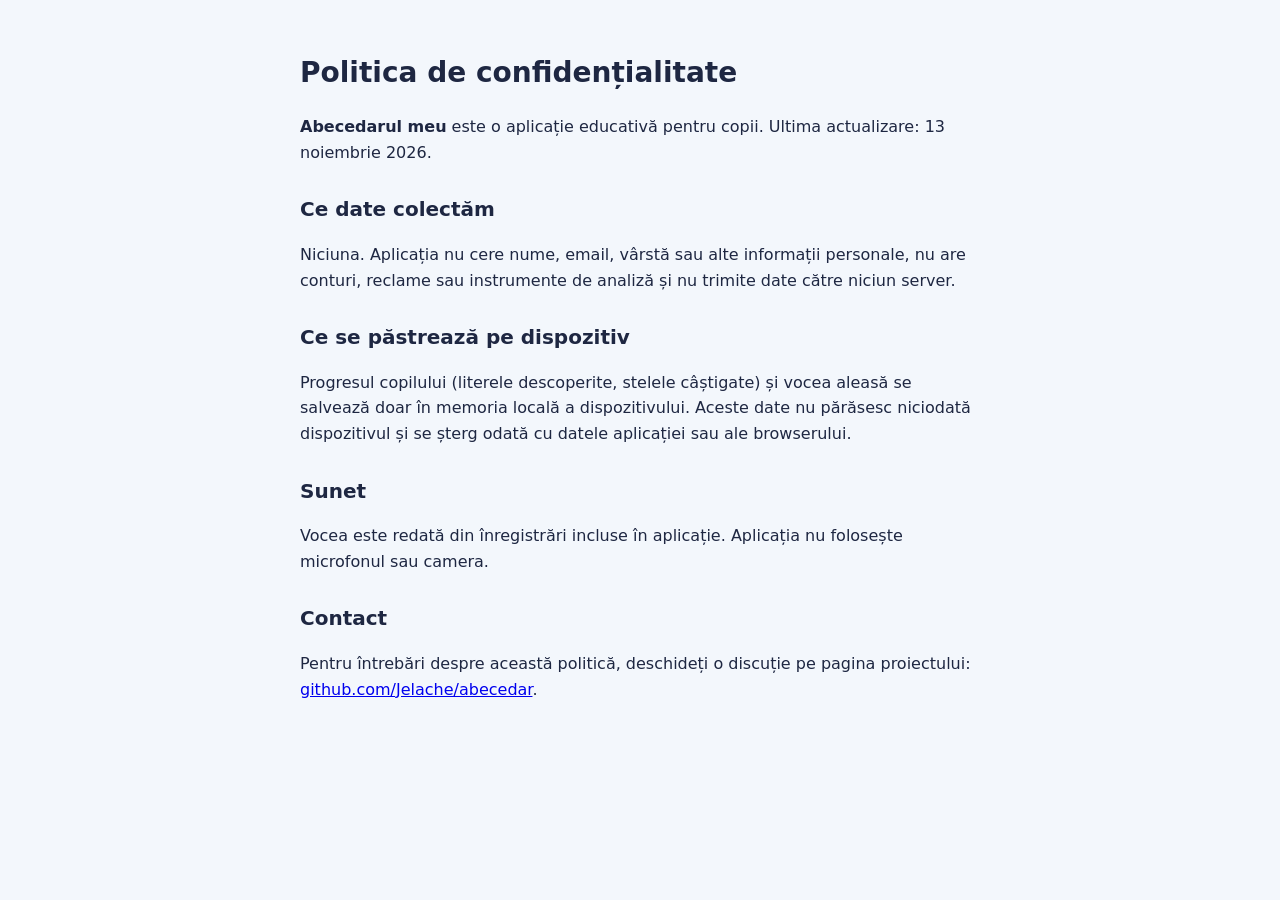
==== privacy.html @ 30cbf0f8 "Adaugă aplicația Abecedarul meu Alfabetul românesc pentru copii: litere, cuvinte pe silabe, jocuri ș" ====
<!doctype html>
<html lang="ro">
<head>
<meta charset="utf-8">
<meta name="viewport" content="width=device-width, initial-scale=1">
<title>Confidențialitate – Abecedarul meu</title>
<style>
body{font-family:system-ui,-apple-system,"Segoe UI",sans-serif;max-width:680px;margin:0 auto;padding:32px 16px;line-height:1.6;color:#1E2742;background:#F3F7FC}
h1{font-size:28px}h2{font-size:20px;margin-top:28px}
@media (prefers-color-scheme:dark){body{color:#EEF2FB;background:#111929}}
</style>
</head>
<body>
<h1>Politica de confidențialitate</h1>
<p><strong>Abecedarul meu</strong> este o aplicație educativă pentru copii. Ultima actualizare: 13 noiembrie 2026.</p>
<h2>Ce date colectăm</h2>
<p>Niciuna. Aplicația nu cere nume, email, vârstă sau alte informații personale, nu are conturi, reclame sau instrumente de analiză și nu trimite date către niciun server.</p>
<h2>Ce se păstrează pe dispozitiv</h2>
<p>Progresul copilului (literele descoperite, stelele câștigate) și vocea aleasă se salvează doar în memoria locală a dispozitivului. Aceste date nu părăsesc niciodată dispozitivul și se șterg odată cu datele aplicației sau ale browserului.</p>
<h2>Sunet</h2>
<p>Vocea este redată din înregistrări incluse în aplicație. Aplicația nu folosește microfonul sau camera.</p>
<h2>Contact</h2>
<p>Pentru întrebări despre această politică, deschideți o discuție pe pagina proiectului: <a href="https://github.com/Jelache/abecedar/issues">github.com/Jelache/abecedar</a>.</p>
</body>
</html>
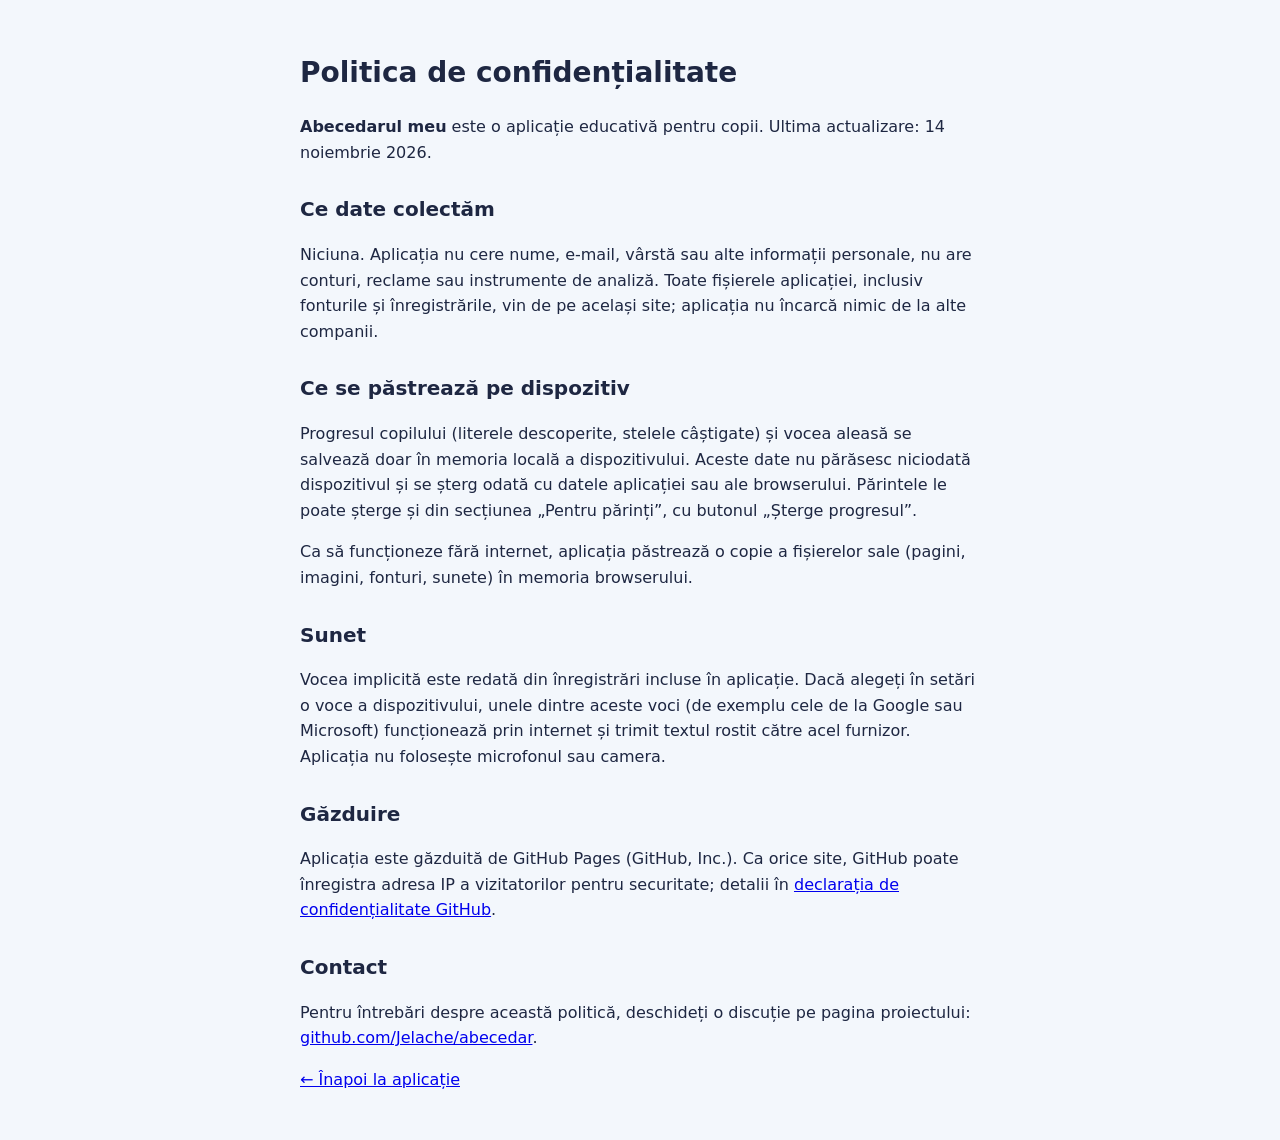
==== commit 69e08a07: "Calitate: nume corecte pentru litere, contrast, fonturi locale, sunete o singură dată - W și Y se au" ====
--- a/privacy.html
+++ b/privacy.html
@@ -12,14 +12,18 @@
 </head>
 <body>
 <h1>Politica de confidențialitate</h1>
-<p><strong>Abecedarul meu</strong> este o aplicație educativă pentru copii. Ultima actualizare: 13 noiembrie 2026.</p>
+<p><strong>Abecedarul meu</strong> este o aplicație educativă pentru copii. Ultima actualizare: 14 noiembrie 2026.</p>
 <h2>Ce date colectăm</h2>
-<p>Niciuna. Aplicația nu cere nume, email, vârstă sau alte informații personale, nu are conturi, reclame sau instrumente de analiză și nu trimite date către niciun server.</p>
+<p>Niciuna. Aplicația nu cere nume, e-mail, vârstă sau alte informații personale, nu are conturi, reclame sau instrumente de analiză. Toate fișierele aplicației, inclusiv fonturile și înregistrările, vin de pe același site; aplicația nu încarcă nimic de la alte companii.</p>
 <h2>Ce se păstrează pe dispozitiv</h2>
-<p>Progresul copilului (literele descoperite, stelele câștigate) și vocea aleasă se salvează doar în memoria locală a dispozitivului. Aceste date nu părăsesc niciodată dispozitivul și se șterg odată cu datele aplicației sau ale browserului.</p>
+<p>Progresul copilului (literele descoperite, stelele câștigate) și vocea aleasă se salvează doar în memoria locală a dispozitivului. Aceste date nu părăsesc niciodată dispozitivul și se șterg odată cu datele aplicației sau ale browserului. Părintele le poate șterge și din secțiunea „Pentru părinți”, cu butonul „Șterge progresul”.</p>
+<p>Ca să funcționeze fără internet, aplicația păstrează o copie a fișierelor sale (pagini, imagini, fonturi, sunete) în memoria browserului.</p>
 <h2>Sunet</h2>
-<p>Vocea este redată din înregistrări incluse în aplicație. Aplicația nu folosește microfonul sau camera.</p>
+<p>Vocea implicită este redată din înregistrări incluse în aplicație. Dacă alegeți în setări o voce a dispozitivului, unele dintre aceste voci (de exemplu cele de la Google sau Microsoft) funcționează prin internet și trimit textul rostit către acel furnizor. Aplicația nu folosește microfonul sau camera.</p>
+<h2>Găzduire</h2>
+<p>Aplicația este găzduită de GitHub Pages (GitHub, Inc.). Ca orice site, GitHub poate înregistra adresa IP a vizitatorilor pentru securitate; detalii în <a href="https://docs.github.com/site-policy/privacy-policies/github-general-privacy-statement">declarația de confidențialitate GitHub</a>.</p>
 <h2>Contact</h2>
 <p>Pentru întrebări despre această politică, deschideți o discuție pe pagina proiectului: <a href="https://github.com/Jelache/abecedar/issues">github.com/Jelache/abecedar</a>.</p>
+<p><a href="./">← Înapoi la aplicație</a></p>
 </body>
 </html>
